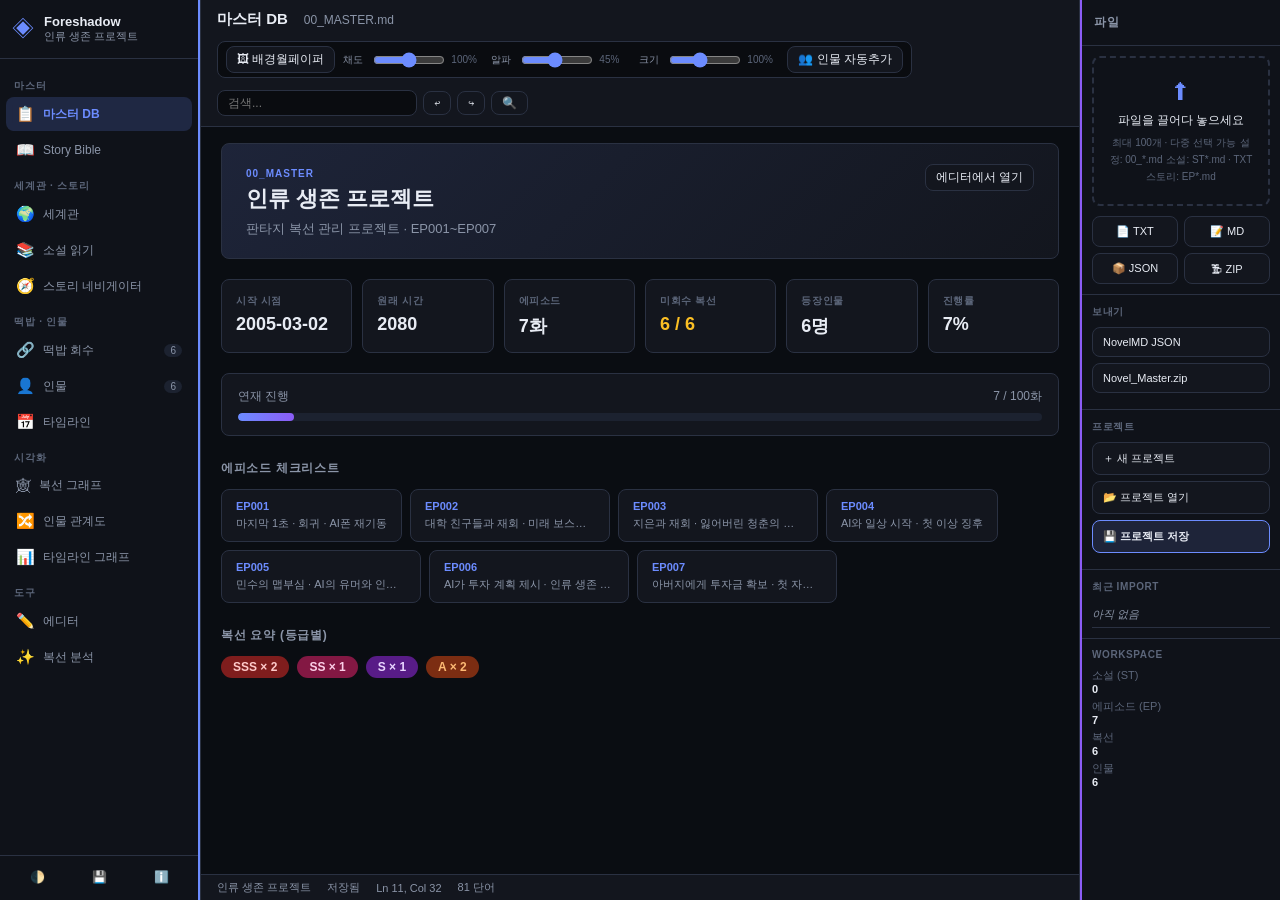
==== foreshadow-engine/index.html @ 108f085e "Add files via upload" ====
<!DOCTYPE html>
<html lang="ko">
<head>
  <meta charset="UTF-8">
  <meta name="viewport" content="width=device-width, initial-scale=1.0">
  <title>Fantasy Foreshadow Tool</title>
  <link rel="stylesheet" href="css/variables.css">
  <link rel="stylesheet" href="css/layout.css">
  <link rel="stylesheet" href="css/components.css">
  <link rel="stylesheet" href="css/themes.css">
</head>
<body data-theme="dark">
  <div id="app" class="app">
    <!-- 좌측 1 : 메인 네비게이션 -->
    <aside class="nav-panel" aria-label="메인 메뉴">
      <div class="nav-brand">
        <span class="nav-logo">◈</span>
        <div>
          <strong class="nav-title">Foreshadow</strong>
          <small id="nav-project-name">프로젝트 없음</small>
        </div>
      </div>

      <nav class="nav-menu" id="nav-menu">
        <p class="nav-section-label">마스터</p>
        <button class="nav-item active" data-view="master" data-icon="📋">
          <span class="nav-icon">📋</span><span class="nav-label">마스터 DB</span>
        </button>
        <button class="nav-item" data-view="story-bible" data-icon="📖">
          <span class="nav-icon">📖</span><span class="nav-label">Story Bible</span>
        </button>

        <p class="nav-section-label">세계관 · 스토리</p>
        <button class="nav-item" data-view="world" data-icon="🌍">
          <span class="nav-icon">🌍</span><span class="nav-label">세계관</span>
        </button>
        <button class="nav-item" data-view="reader" data-icon="📚">
          <span class="nav-icon">📚</span><span class="nav-label">소설 읽기</span>
        </button>
        <button class="nav-item" data-view="story-nav" data-icon="🧭">
          <span class="nav-icon">🧭</span><span class="nav-label">스토리 네비게이터</span>
        </button>

        <p class="nav-section-label">떡밥 · 인물</p>
        <button class="nav-item" data-view="foreshadow" data-icon="🔗">
          <span class="nav-icon">🔗</span><span class="nav-label">떡밥 회수</span>
          <span class="nav-badge" id="badge-foreshadow">0</span>
        </button>
        <button class="nav-item" data-view="character" data-icon="👤">
          <span class="nav-icon">👤</span><span class="nav-label">인물</span>
          <span class="nav-badge" id="badge-character">0</span>
        </button>
        <button class="nav-item" data-view="timeline" data-icon="📅">
          <span class="nav-icon">📅</span><span class="nav-label">타임라인</span>
        </button>

        <p class="nav-section-label">시각화</p>
        <button class="nav-item" data-view="graph-foreshadow" data-icon="🕸">
          <span class="nav-icon">🕸</span><span class="nav-label">복선 그래프</span>
        </button>
        <button class="nav-item" data-view="graph-character" data-icon="🔀">
          <span class="nav-icon">🔀</span><span class="nav-label">인물 관계도</span>
        </button>
        <button class="nav-item" data-view="graph-timeline" data-icon="📊">
          <span class="nav-icon">📊</span><span class="nav-label">타임라인 그래프</span>
        </button>

        <p class="nav-section-label">도구</p>
        <button class="nav-item" data-view="editor" data-icon="✏️">
          <span class="nav-icon">✏️</span><span class="nav-label">에디터</span>
        </button>
        <button class="nav-item" data-action="analyze-foreshadow" data-icon="✨">
          <span class="nav-icon">✨</span><span class="nav-label">복선 분석</span>
        </button>
      </nav>

      <div class="nav-footer">
        <button class="nav-item nav-item-sm" data-action="toggle-theme" title="테마 전환">🌓</button>
        <button class="nav-item nav-item-sm" data-action="save" title="저장">💾</button>
        <button class="nav-item nav-item-sm" data-action="about" title="정보">ℹ️</button>
      </div>
    </aside>

    <!-- 중앙 8 : Canvas 메인 작업공간 -->
    <main class="canvas-panel" aria-label="메인 작업공간">
      <header class="canvas-toolbar">
        <div class="canvas-toolbar-left">
          <div class="canvas-title-group">
            <h1 id="canvas-title" class="canvas-title">마스터 DB</h1>
            <span id="canvas-subtitle" class="canvas-subtitle"></span>
          </div>
          <div id="wallpaper-controls" class="wallpaper-controls" hidden>
            <button type="button" class="btn-sm" data-action="wallpaper-upload" title="배경 이미지 등록">🖼 배경월페이퍼</button>
            <label class="wp-gauge" title="채도">
              <span class="wp-gauge-label">채도</span>
              <input type="range" id="wp-saturation" min="0" max="200" value="100" aria-label="월페이퍼 채도">
              <span id="wp-saturation-val" class="wp-gauge-val">100%</span>
            </label>
            <label class="wp-gauge" title="알파값">
              <span class="wp-gauge-label">알파</span>
              <input type="range" id="wp-alpha" min="0" max="100" value="45" aria-label="월페이퍼 알파">
              <span id="wp-alpha-val" class="wp-gauge-val">45%</span>
            </label>
            <label class="wp-gauge" title="크기">
              <span class="wp-gauge-label">크기</span>
              <input type="range" id="wp-size" min="30" max="200" value="100" aria-label="월페이퍼 크기">
              <span id="wp-size-val" class="wp-gauge-val">100%</span>
            </label>
            <button type="button" class="btn-sm" data-action="character-autoadd"
                    title="EP 문서를 검색해 등장인물을 자동 추가">👥 인물 자동추가</button>
          </div>
        </div>
        <div class="canvas-toolbar-right">
          <input type="search" id="global-search" class="search-input" placeholder="검색..." aria-label="전역 검색">
          <button class="btn-sm" data-action="undo" title="실행 취소">↩</button>
          <button class="btn-sm" data-action="redo" title="다시 실행">↪</button>
          <button class="btn-sm" data-action="find" title="찾기">🔍</button>
          <select id="graph-filter" class="graph-filter" hidden>
            <option value="all">전체</option>
            <option value="OPEN">미회수</option>
            <option value="PROGRESS">진행중</option>
            <option value="RESOLVED">회수됨</option>
          </select>
        </div>
      </header>

      <div class="canvas-body">
        <div id="canvas-wallpaper-layer" class="canvas-wallpaper-layer" hidden aria-hidden="true"></div>
        <div id="graph-layer" class="graph-layer" hidden>
          <canvas id="main-canvas" class="main-canvas"></canvas>
          <div class="graph-controls">
            <button class="btn-sm" data-action="graph-zoom-in">＋</button>
            <button class="btn-sm" data-action="graph-zoom-out">－</button>
            <button class="btn-sm" data-action="graph-reset">⟲</button>
          </div>
          <div id="graph-legend" class="graph-legend"></div>
        </div>

        <!-- 리스트/에디터/리더 뷰 -->
        <div id="workspace-layer" class="workspace-layer">
          <!-- 스토리 네비게이터 + 에디터 분할 -->
          <div id="view-story-nav" class="workspace-view" hidden>
            <div class="split-pane">
              <div class="split-list" id="episode-list"></div>
              <div class="split-main">
                <div class="editor-toolbar">
                  <span id="editor-filename" class="editor-filename">에피소드를 선택하세요</span>
                  <button class="btn-sm" data-action="add-foreshadow">복선 등록</button>
                </div>
                <div class="editor-wrap">
                  <div id="line-numbers" class="line-numbers" aria-hidden="true">1</div>
                  <textarea id="editor" class="editor-textarea" spellcheck="false"></textarea>
                </div>
              </div>
            </div>
          </div>

          <div id="view-reader" class="workspace-view" hidden>
            <div class="reader-nav">
              <button class="btn-sm" data-action="prev-episode">◀ 이전화</button>
              <select id="reader-episode-select" class="reader-story-select" aria-label="소설 선택"></select>
              <button class="btn-sm" data-action="next-episode">다음화 ▶</button>
              <button class="btn-sm btn-danger" data-action="delete-story" title="현재 소설 삭제">삭제</button>
              <button class="btn-sm btn-danger" data-action="delete-all-stories" title="등록된 소설 전체 삭제">전체 삭제</button>
              <label class="reader-option">
                <input type="range" id="reader-font-size" min="14" max="24" value="17"> 글꼴
              </label>
            </div>
            <article id="reader-content" class="reader-content"></article>
          </div>

          <div id="view-list" class="workspace-view">
            <div id="list-content" class="list-content"></div>
          </div>

          <div id="view-inspector-drawer" class="inspector-drawer" hidden>
            <div class="inspector-drawer-header">
              <strong>속성</strong>
              <button class="icon-btn" data-action="close-inspector">✕</button>
            </div>
            <div id="inspector-content" class="inspector-content"></div>
          </div>
        </div>

        <aside id="character-panel" class="character-panel" hidden aria-label="캐릭터 상세">
          <header class="char-panel-header">
            <strong id="char-panel-name">캐릭터</strong>
            <div class="char-panel-actions">
              <button type="button" class="btn-sm char-btn-danger" data-action="char-delete" title="인물 삭제">🗑 삭제</button>
              <button class="icon-btn" data-action="close-char-panel" title="닫기">✕</button>
            </div>
          </header>
          <div class="char-panel-body">
            <div class="char-section-label">대표 이미지 <small>(관계도 공유)</small></div>
            <div id="char-avatar-box" class="char-avatar-box" tabindex="0" title="클릭 → 원본 보기 / 드래그 앤 드롭으로 등록">
              <img id="char-avatar-img" class="char-avatar-img" alt="대표 이미지" hidden>
              <div id="char-avatar-empty" class="char-avatar-empty">
                <span class="char-avatar-empty-icon">🖼</span>
                <span>이미지를 끌어다 놓거나<br>클릭해서 등록</span>
              </div>
              <div class="char-avatar-draghint">여기에 놓기</div>
            </div>
            <div id="char-avatar-actions" class="char-avatar-actions" hidden>
              <button type="button" class="btn-sm" data-action="char-avatar-register">📁 대표 등록</button>
              <button type="button" class="btn-sm char-btn-danger" data-action="char-avatar-delete">🗑 삭제</button>
            </div>

            <div class="char-section-label">
              이미지 갤러리 <small id="char-gallery-count"></small>
              <button type="button" class="btn-sm char-gallery-add" data-action="char-images-add">＋ 이미지 추가</button>
            </div>
            <div id="char-gallery" class="char-gallery"></div>

            <dl id="char-panel-desc" class="char-panel-desc"></dl>
          </div>
        </aside>
      </div>

      <footer class="canvas-status" role="status">
        <span id="status-project">—</span>
        <span id="status-save">저장됨</span>
        <span id="status-cursor">Ln 1, Col 1</span>
        <span id="status-words">0 단어</span>
        <span id="status-graph" class="status-graph"></span>
      </footer>
    </main>

    <!-- 우측 1 : 파일 업로드 -->
    <aside class="upload-panel" aria-label="파일 업로드">
      <div class="upload-header">
        <h2>파일</h2>
      </div>

      <div id="drop-zone" class="drop-zone">
        <span class="drop-icon">⬆</span>
        <p>파일을 끌어다 놓으세요</p>
        <small>최대 100개 · 다중 선택 가능</small>
        <small>설정: 00_*.md</small>
        <small>소설: ST*.md · TXT</small>
        <small>스토리: EP*.md</small>
        <p id="drop-char-hint" class="drop-char-hint" hidden></p>
      </div>

      <div class="upload-actions">
        <button class="upload-btn" data-import="txt">📄 TXT</button>
        <button class="upload-btn" data-import="md">📝 MD</button>
        <button class="upload-btn" data-import="json">📦 JSON</button>
        <button class="upload-btn" data-import="zip">🗜 ZIP</button>
      </div>

      <div class="upload-section">
        <h3>보내기</h3>
        <button class="upload-btn full" data-action="export-json">NovelMD JSON</button>
        <button class="upload-btn full" data-action="export-md" disabled title="STEP 2 예정">Novel_Master.zip</button>
      </div>

      <div class="upload-section">
        <h3>프로젝트</h3>
        <button class="upload-btn full" data-action="new-project">＋ 새 프로젝트</button>
        <button class="upload-btn full" data-action="open-project">📂 프로젝트 열기</button>
        <button class="upload-btn full upload-btn-primary" data-action="save-project">💾 프로젝트 저장</button>
      </div>

      <div class="upload-section">
        <h3>최근 Import</h3>
        <ul id="import-log" class="import-log">
          <li class="import-log-empty">아직 없음</li>
        </ul>
      </div>

      <div class="upload-section upload-info">
        <h3>Workspace</h3>
        <dl id="workspace-info" class="workspace-info">
          <dt>소설 (ST)</dt><dd id="info-stories">0</dd>
          <dt>에피소드 (EP)</dt><dd id="info-episodes">0</dd>
          <dt>복선</dt><dd id="info-foreshadows">0</dd>
          <dt>인물</dt><dd id="info-characters">0</dd>
        </dl>
      </div>
    </aside>
  </div>

  <dialog id="dialog" class="app-dialog">
    <form method="dialog" class="dialog-form">
      <h3 id="dialog-title"></h3>
      <div id="dialog-body" class="dialog-body"></div>
      <div class="dialog-actions">
        <button type="button" id="dialog-cancel" class="btn-secondary">취소</button>
        <button type="submit" id="dialog-confirm" class="btn-primary">확인</button>
      </div>
    </form>
  </dialog>

  <input type="file" id="import-file" accept=".json,.txt,.md,.zip" multiple hidden>
  <input type="file" id="wallpaper-file" accept="image/*" hidden>
  <input type="file" id="character-avatar-file" accept="image/*" hidden>
  <input type="file" id="character-images-file" accept="image/*" multiple hidden>

  <div id="image-lightbox" class="image-lightbox" hidden>
    <button class="image-lightbox-close" data-action="close-lightbox" title="닫기">✕</button>
    <img id="image-lightbox-img" class="image-lightbox-img" alt="원본 이미지">
  </div>

  <script type="module" src="js/main.js"></script>
</body>
</html>
---- foreshadow-engine/css/variables.css ----
:root {
  --color-primary: #6c8cff;
  --color-secondary: #8b5cf6;
  --color-success: #34d399;
  --color-warning: #fbbf24;
  --color-danger: #f87171;
  --color-info: #38bdf8;

  --bg-app: #0c0e14;
  --bg-panel: #13161e;
  --bg-nav: #0f1219;
  --bg-hover: #1c2230;
  --bg-input: #0a0c10;
  --bg-canvas: #0a0d12;
  --border: #2a3142;
  --text: #e8ecf4;
  --text-muted: #8b95a8;
  --text-dim: #5c667a;

  --font-ui: "Segoe UI", "Malgun Gothic", sans-serif;
  --font-mono: "Cascadia Code", "Consolas", monospace;
  --font-reader: "Noto Serif KR", Georgia, serif;

  --nav-ratio: 1;
  --canvas-ratio: 8;
  --upload-ratio: 1;
  --status-height: 26px;
  --radius: 8px;
  --shadow: 0 8px 32px rgba(0, 0, 0, 0.45);

  --grade-f: #6b7280;
  --grade-d: #60a5fa;
  --grade-c: #4ade80;
  --grade-b: #facc15;
  --grade-a: #fb923c;
  --grade-s: #c084fc;
  --grade-ss: #f472b6;
  --grade-sss: #f87171;
}

[data-theme="light"] {
  --bg-app: #eef1f6;
  --bg-panel: #ffffff;
  --bg-nav: #f4f6fa;
  --bg-hover: #e8ecf2;
  --bg-input: #ffffff;
  --bg-canvas: #fafbfc;
  --border: #d4dae4;
  --text: #1a2030;
  --text-muted: #5c667a;
  --text-dim: #8b95a8;
}
---- foreshadow-engine/css/layout.css ----
*,
*::before,
*::after {
  box-sizing: border-box;
}

html,
body {
  margin: 0;
  height: 100%;
  overflow: hidden;
  font-family: var(--font-ui);
  font-size: 14px;
  color: var(--text);
  background: var(--bg-app);
}

/* 1 : 8 : 1 수평 3분할 — 좌우 고정폭으로 항상 표시 */
.app {
  display: grid;
  grid-template-columns: minmax(200px, 10vw) minmax(400px, 1fr) minmax(200px, 10vw);
  width: 100vw;
  height: 100vh;
  overflow: hidden;
}

.app > * {
  min-height: 0;
  min-width: 0;
}

/* 패널 구분선 강조 */
.nav-panel {
  display: flex;
  flex-direction: column;
  background: var(--bg-nav);
  border-right: 2px solid var(--color-primary);
  overflow: hidden;
  min-width: 200px;
  z-index: 2;
}

.nav-brand {
  display: flex;
  align-items: center;
  gap: 10px;
  padding: 14px 12px;
  border-bottom: 1px solid var(--border);
}

.nav-logo {
  font-size: 22px;
  color: var(--color-primary);
}

.nav-title {
  display: block;
  font-size: 13px;
}

#nav-project-name {
  display: block;
  font-size: 11px;
  color: var(--text-muted);
  white-space: nowrap;
  overflow: hidden;
  text-overflow: ellipsis;
  max-width: 110px;
}

.nav-menu {
  flex: 1;
  overflow-y: auto;
  padding: 8px 6px;
}

.nav-section-label {
  margin: 12px 8px 4px;
  font-size: 10px;
  font-weight: 700;
  text-transform: uppercase;
  letter-spacing: 0.08em;
  color: var(--text-dim);
}

.nav-item {
  display: flex;
  align-items: center;
  gap: 8px;
  width: 100%;
  padding: 8px 10px;
  margin-bottom: 2px;
  border: none;
  border-radius: var(--radius);
  background: transparent;
  color: var(--text-muted);
  cursor: pointer;
  font-family: inherit;
  font-size: 12px;
  text-align: left;
  transition: background 0.15s, color 0.15s;
}

.nav-item:hover {
  background: var(--bg-hover);
  color: var(--text);
}

.nav-item.active {
  background: color-mix(in srgb, var(--color-primary) 18%, transparent);
  color: var(--color-primary);
  font-weight: 600;
}

.nav-icon {
  font-size: 15px;
  flex-shrink: 0;
}

.nav-label {
  flex: 1;
  white-space: nowrap;
  overflow: hidden;
  text-overflow: ellipsis;
}

.nav-badge {
  font-size: 10px;
  padding: 1px 6px;
  border-radius: 999px;
  background: var(--bg-hover);
  color: var(--text-muted);
}

.nav-item.active .nav-badge {
  background: color-mix(in srgb, var(--color-primary) 30%, transparent);
  color: var(--color-primary);
}

.nav-footer {
  display: flex;
  gap: 4px;
  padding: 8px;
  border-top: 1px solid var(--border);
}

.nav-item-sm {
  flex: 1;
  justify-content: center;
  padding: 6px;
}

/* ── 중앙 Canvas ── */
.canvas-panel {
  display: flex;
  flex-direction: column;
  min-width: 0;
  min-height: 0;
  height: 100%;
  background: var(--bg-canvas);
  border-left: 1px solid var(--border);
  border-right: 1px solid var(--border);
  position: relative;
  overflow: hidden;
}

/* 그래프 모드에서만 워터마크 표시 */
.canvas-panel.canvas-mode-graph::before {
  content: 'CANVAS';
  position: absolute;
  top: 55%;
  left: 50%;
  transform: translate(-50%, -50%);
  font-size: min(120px, 12vw);
  font-weight: 900;
  color: color-mix(in srgb, var(--text) 4%, transparent);
  pointer-events: none;
  z-index: 0;
  letter-spacing: 0.2em;
}

.canvas-toolbar,
.canvas-body,
.canvas-status {
  position: relative;
  z-index: 1;
}

.canvas-toolbar {
  display: flex;
  align-items: center;
  justify-content: space-between;
  gap: 12px;
  padding: 10px 16px;
  background: var(--bg-panel);
  border-bottom: 1px solid var(--border);
  flex-wrap: wrap;
}

.canvas-toolbar-left {
  display: flex;
  align-items: center;
  gap: 12px;
  flex: 1 1 auto;
  min-width: 0;
  flex-wrap: wrap;
}

.canvas-title-group {
  display: flex;
  align-items: baseline;
  flex-wrap: wrap;
  gap: 4px 8px;
}

.wallpaper-controls {
  display: flex;
  align-items: center;
  gap: 8px;
  flex-wrap: wrap;
  padding: 4px 8px;
  border: 1px solid var(--border);
  border-radius: var(--radius);
  background: var(--bg-input);
}

.wp-gauge {
  display: inline-flex;
  align-items: center;
  gap: 4px;
  font-size: 10px;
  color: var(--text-muted);
  white-space: nowrap;
}

.wp-gauge-label {
  min-width: 24px;
}

.wp-gauge input[type="range"] {
  width: 72px;
  accent-color: var(--color-primary);
}

.wp-gauge-val {
  min-width: 32px;
  font-size: 10px;
  color: var(--text-dim);
  font-variant-numeric: tabular-nums;
}

.canvas-wallpaper-layer {
  position: absolute;
  inset: 0;
  z-index: 0;
  display: block;
  background-size: cover;
  background-position: center;
  background-repeat: no-repeat;
  pointer-events: none;
}

.canvas-wallpaper-layer[hidden] {
  display: none !important;
}

.canvas-body.has-wallpaper .workspace-layer,
.canvas-body.has-wallpaper .graph-layer {
  background: transparent;
}

.canvas-body.has-wallpaper #view-reader {
  background: transparent;
}

.canvas-body.has-wallpaper .reader-nav {
  background: color-mix(in srgb, var(--bg-panel) 88%, transparent);
}

.reader-content.has-wallpaper-bg {
  background: color-mix(in srgb, var(--bg-canvas) 55%, transparent);
}

.canvas-title {
  margin: 0;
  font-size: 15px;
  font-weight: 600;
}

.canvas-subtitle {
  font-size: 12px;
  color: var(--text-muted);
  margin-left: 8px;
}

.canvas-toolbar-right {
  display: flex;
  align-items: center;
  gap: 6px;
}

.search-input {
  width: min(200px, 25vw);
  padding: 5px 10px;
  border: 1px solid var(--border);
  border-radius: var(--radius);
  background: var(--bg-input);
  color: var(--text);
  font-size: 12px;
}

.graph-filter {
  padding: 4px 8px;
  border: 1px solid var(--border);
  border-radius: var(--radius);
  background: var(--bg-input);
  color: var(--text);
  font-size: 12px;
}

/* canvas-body: 툴바~상태바 사이 전체 높이 사용 */
.canvas-body {
  flex: 1 1 0;
  min-height: 0;
  position: relative;
  overflow: hidden;
}

.workspace-view[hidden],
.graph-layer[hidden],
.inspector-drawer[hidden] {
  display: none !important;
}

/* 워크스페이스: canvas-body 전체를 absolute로 채움 */
.workspace-layer {
  position: absolute;
  inset: 0;
  display: flex;
  flex-direction: column;
  background: var(--bg-app);
  overflow: hidden;
  z-index: 1;
}

/* 그래프만 absolute 오버레이 */
.graph-layer {
  position: absolute;
  top: 0;
  left: 0;
  right: 0;
  bottom: 0;
  overflow: hidden;
  background: var(--bg-canvas);
  z-index: 5;
}

.main-canvas {
  width: 100%;
  height: 100%;
  display: block;
  cursor: grab;
}

.main-canvas:active {
  cursor: grabbing;
}

.graph-controls {
  position: absolute;
  bottom: 16px;
  right: 16px;
  display: flex;
  gap: 4px;
}

.graph-legend {
  position: absolute;
  top: 12px;
  left: 12px;
  background: color-mix(in srgb, var(--bg-panel) 85%, transparent);
  border: 1px solid var(--border);
  border-radius: var(--radius);
  padding: 8px 12px;
  font-size: 11px;
  backdrop-filter: blur(8px);
}

.workspace-view {
  flex: 1 1 0;
  display: flex;
  flex-direction: column;
  min-height: 0;
  height: 100%;
  width: 100%;
  overflow: hidden;
}

#view-reader,
#view-list,
#view-story-nav {
  flex: 1 1 0;
  min-height: 0;
  background: var(--bg-canvas);
}

.split-pane {
  display: grid;
  grid-template-columns: 220px 1fr;
  flex: 1 1 0;
  min-height: 0;
  height: auto;
}

.split-list {
  overflow-y: auto;
  border-right: 1px solid var(--border);
  background: var(--bg-panel);
}

.split-main {
  display: flex;
  flex-direction: column;
  min-height: 0;
}

.editor-wrap {
  display: flex;
  flex: 1;
  min-height: 0;
}

.line-numbers {
  width: 44px;
  padding: 12px 6px;
  text-align: right;
  font-family: var(--font-mono);
  font-size: 11px;
  color: var(--text-dim);
  background: var(--bg-panel);
  border-right: 1px solid var(--border);
  overflow: hidden;
  user-select: none;
  white-space: pre;
  line-height: 1.6;
}

.editor-textarea {
  flex: 1 1 auto;
  min-height: 0;
  height: 100%;
  resize: none;
  border: none;
  outline: none;
  padding: 12px;
  font-family: var(--font-mono);
  font-size: 13px;
  line-height: 1.6;
  background: var(--bg-input);
  color: var(--text);
}

.editor-toolbar,
.reader-nav {
  display: flex;
  align-items: center;
  gap: 8px;
  padding: 8px 12px;
  border-bottom: 1px solid var(--border);
  background: var(--bg-panel);
  flex-shrink: 0;
  position: relative;
  flex-wrap: wrap;
}

.reader-story-select {
  flex: 1 1 200px;
  min-width: 180px;
  max-width: min(520px, 45vw);
  font-size: 12px;
  padding: 5px 8px;
  border: 1px solid var(--border);
  border-radius: var(--radius);
  background: var(--bg-input);
  color: var(--text);
  font-family: inherit;
  cursor: pointer;
}

.reader-story-select:is(:focus, .is-expanded) {
  outline: none;
  border-color: var(--color-primary);
}

.reader-story-select.is-expanded {
  position: absolute;
  left: 12px;
  right: 12px;
  top: 100%;
  z-index: 30;
  max-width: none;
  width: auto;
  max-height: min(320px, 50vh);
  overflow-y: auto;
  box-shadow: var(--shadow);
  border-top-left-radius: 0;
  border-top-right-radius: 0;
}

.reader-story-select option {
  padding: 6px 8px;
}

.editor-filename {
  flex: 1;
  font-size: 12px;
  color: var(--text-muted);
}

.reader-content {
  flex: 1 1 0;
  min-height: 0;
  overflow-y: auto;
  overflow-x: hidden;
  padding: 32px clamp(24px, 5vw, 80px);
  font-family: var(--font-reader);
  font-size: 17px;
  line-height: 1.9;
  width: 100%;
  box-sizing: border-box;
  background: var(--bg-canvas);
}

.reader-option {
  margin-left: auto;
  font-size: 11px;
  color: var(--text-muted);
  display: flex;
  align-items: center;
  gap: 4px;
}

.list-content {
  flex: 1 1 0;
  min-height: 0;
  overflow: auto;
  padding: 16px 20px;
  box-sizing: border-box;
}

.inspector-drawer {
  position: absolute;
  right: 0;
  top: 0;
  bottom: 0;
  width: min(320px, 40%);
  background: var(--bg-panel);
  border-left: 1px solid var(--border);
  box-shadow: var(--shadow);
  display: flex;
  flex-direction: column;
  z-index: 10;
}

.inspector-drawer-header {
  display: flex;
  align-items: center;
  justify-content: space-between;
  padding: 10px 12px;
  border-bottom: 1px solid var(--border);
}

.canvas-status {
  flex-shrink: 0;
  display: flex;
  gap: 16px;
  padding: 4px 16px;
  height: var(--status-height);
  align-items: center;
  font-size: 11px;
  color: var(--text-muted);
  background: var(--bg-panel);
  border-top: 1px solid var(--border);
}

.status-graph {
  margin-left: auto;
}

/* ── 우측 업로드 ── */
.upload-panel {
  display: flex;
  flex-direction: column;
  background: var(--bg-nav);
  border-left: 2px solid var(--color-secondary);
  overflow-y: auto;
  min-width: 200px;
  z-index: 2;
}

.upload-header {
  padding: 14px 12px;
  border-bottom: 1px solid var(--border);
}

.upload-header h2 {
  margin: 0;
  font-size: 12px;
  font-weight: 700;
  text-transform: uppercase;
  letter-spacing: 0.06em;
  color: var(--text-muted);
}

.drop-zone {
  margin: 10px;
  padding: 20px 12px;
  border: 2px dashed var(--border);
  border-radius: var(--radius);
  text-align: center;
  cursor: pointer;
  transition: border-color 0.2s, background 0.2s;
}

.drop-zone:hover,
.drop-zone.drag-over {
  border-color: var(--color-primary);
  background: color-mix(in srgb, var(--color-primary) 8%, transparent);
}

.drop-icon {
  font-size: 24px;
  display: block;
  margin-bottom: 6px;
  color: var(--color-primary);
}

.drop-zone p {
  margin: 0 0 4px;
  font-size: 12px;
}

.drop-zone small {
  color: var(--text-dim);
  font-size: 10px;
}

/* 인물이 선택된 상태 — 이미지 드롭 시 해당 인물에 등록 */
.drop-zone--character {
  border-color: #facc15;
  background: color-mix(in srgb, #facc15 8%, transparent);
}

.drop-char-hint {
  margin: 8px 0 0;
  padding-top: 8px;
  border-top: 1px dashed var(--border);
  font-size: 11px;
  color: #facc15;
  line-height: 1.4;
}

.upload-actions {
  display: grid;
  grid-template-columns: 1fr 1fr;
  gap: 6px;
  padding: 0 10px 10px;
}

.upload-section {
  padding: 10px;
  border-top: 1px solid var(--border);
}

.upload-section h3 {
  margin: 0 0 8px;
  font-size: 10px;
  font-weight: 700;
  text-transform: uppercase;
  letter-spacing: 0.06em;
  color: var(--text-dim);
}

.upload-btn {
  padding: 8px 6px;
  border: 1px solid var(--border);
  border-radius: var(--radius);
  background: var(--bg-panel);
  color: var(--text);
  cursor: pointer;
  font-size: 11px;
  font-family: inherit;
  transition: background 0.15s;
}

.upload-btn:hover {
  background: var(--bg-hover);
}

.upload-btn.full {
  width: 100%;
  margin-bottom: 6px;
  text-align: left;
  padding: 8px 10px;
}

.upload-btn-primary {
  border-color: var(--color-primary);
  background: color-mix(in srgb, var(--color-primary) 12%, var(--bg-panel));
  font-weight: 600;
}

.upload-btn-primary:hover {
  background: color-mix(in srgb, var(--color-primary) 22%, var(--bg-panel));
}

.import-log {
  list-style: none;
  margin: 0;
  padding: 0;
  font-size: 11px;
}

.import-log li {
  padding: 5px 0;
  border-bottom: 1px solid var(--border);
  color: var(--text-muted);
}

.import-log-empty {
  color: var(--text-dim);
  font-style: italic;
}

.workspace-info {
  margin: 0;
  font-size: 11px;
}

.workspace-info dt {
  color: var(--text-dim);
  margin-top: 4px;
}

.workspace-info dd {
  margin: 0;
  font-weight: 600;
  color: var(--text);
}

@media (max-width: 900px) {
  .app {
    grid-template-columns: 56px minmax(0, 1fr) 56px;
  }

  .nav-label,
  .nav-badge,
  .nav-section-label,
  .nav-brand div,
  .upload-section h3,
  .drop-zone p,
  .drop-zone small,
  .upload-btn span {
    display: none;
  }

  .nav-panel,
  .upload-panel {
    min-width: 56px;
  }
}
---- foreshadow-engine/css/components.css ----
.menu-btn,
.tool-btn,
.icon-btn,
.btn-sm,
.btn-primary,
.btn-secondary {
  border: 1px solid transparent;
  background: transparent;
  color: var(--text);
  cursor: pointer;
  border-radius: var(--radius);
  font-family: inherit;
}

.menu-btn {
  padding: 4px 10px;
  font-size: 13px;
}

.menu-btn:hover,
.tool-btn:hover,
.icon-btn:hover {
  background: var(--bg-hover);
}

.tool-btn {
  width: 32px;
  height: 28px;
  font-size: 14px;
}

.icon-btn {
  width: 28px;
  height: 28px;
}

.btn-sm {
  padding: 4px 10px;
  font-size: 12px;
  border-color: var(--border);
  background: var(--bg-panel);
}

.btn-sm:hover:not(:disabled) {
  background: var(--bg-hover);
}

.btn-sm:disabled {
  opacity: 0.4;
  cursor: not-allowed;
}

.btn-danger {
  border-color: color-mix(in srgb, var(--color-danger) 50%, var(--border));
  color: var(--color-danger);
}

.btn-danger:hover:not(:disabled) {
  background: color-mix(in srgb, var(--color-danger) 12%, var(--bg-panel));
}

.btn-primary {
  padding: 6px 14px;
  background: var(--color-primary);
  color: #fff;
}

.btn-secondary {
  padding: 6px 14px;
  border-color: var(--border);
}

.dropdown {
  position: absolute;
  top: 100%;
  left: 8px;
  min-width: 180px;
  background: var(--bg-panel);
  border: 1px solid var(--border);
  border-radius: var(--radius);
  box-shadow: var(--shadow);
  padding: 4px;
  z-index: 30;
}

.dropdown button {
  display: block;
  width: 100%;
  text-align: left;
  padding: 8px 12px;
  border: none;
  background: transparent;
  color: var(--text);
  cursor: pointer;
  border-radius: 4px;
}

.dropdown button:hover {
  background: var(--bg-hover);
}

.explorer-tree {
  flex: 1;
  overflow: auto;
  padding: 6px 0;
}

.tree-folder,
.tree-file {
  display: flex;
  align-items: center;
  gap: 6px;
  padding: 4px 8px 4px calc(8px + var(--depth, 0) * 14px);
  cursor: pointer;
  user-select: none;
  font-size: 13px;
}

.tree-folder:hover,
.tree-file:hover,
.tree-file.active {
  background: var(--bg-hover);
}

.tree-file.active {
  color: var(--color-primary);
}

.tree-toggle {
  width: 14px;
  text-align: center;
  color: var(--text-dim);
  font-size: 10px;
}

.editor-toolbar,
.reader-nav {
  display: flex;
  align-items: center;
  gap: 8px;
  padding: 8px 12px;
  border-bottom: 1px solid var(--border);
  background: var(--bg-panel);
}

.editor-filename {
  flex: 1;
  font-size: 13px;
  color: var(--text-muted);
}

.inspector-content {
  flex: 1;
  overflow: auto;
  padding: 12px;
}

.inspector-empty {
  color: var(--text-muted);
  font-size: 13px;
}

.inspector-form label {
  display: block;
  margin-bottom: 12px;
  font-size: 12px;
  color: var(--text-muted);
}

.inspector-form input,
.inspector-form select,
.inspector-form textarea {
  width: 100%;
  margin-top: 4px;
  padding: 6px 8px;
  border: 1px solid var(--border);
  border-radius: var(--radius);
  background: var(--bg-input);
  color: var(--text);
  font-family: inherit;
}

.inspector-form textarea {
  min-height: 72px;
  resize: vertical;
}

.grade-badge {
  display: inline-block;
  padding: 2px 8px;
  border-radius: 999px;
  font-size: 11px;
  font-weight: 700;
}

.grade-F { background: #374151; color: #d1d5db; }
.grade-D { background: #1e3a5f; color: #93c5fd; }
.grade-C { background: #14532d; color: #86efac; }
.grade-B { background: #713f12; color: #fcd34d; }
.grade-A { background: #7c2d12; color: #fdba74; }
.grade-S { background: #581c87; color: #e9d5ff; }
.grade-SS { background: #831843; color: #fbcfe8; }
.grade-SSS { background: #7f1d1d; color: #fecaca; }

.status-OPEN { color: var(--color-info); }
.status-PROGRESS { color: var(--color-warning); }
.status-RESOLVED { color: var(--color-success); }
.status-CANCELLED { color: var(--text-dim); }

.timeline-item {
  display: grid;
  grid-template-columns: 64px 1fr auto;
  gap: 12px;
  padding: 6px 0;
  border-bottom: 1px solid var(--border);
  font-size: 13px;
}

.search-results {
  margin-top: 12px;
}

.search-hit {
  padding: 8px;
  border-radius: var(--radius);
  cursor: pointer;
  margin-bottom: 4px;
}

.search-hit:hover {
  background: var(--bg-hover);
}

.app-dialog {
  border: 1px solid var(--border);
  border-radius: var(--radius);
  background: var(--bg-panel);
  color: var(--text);
  padding: 0;
  max-width: 480px;
  box-shadow: var(--shadow);
}

.dialog-form {
  padding: 20px;
}

.dialog-form h3 {
  margin: 0 0 12px;
}

.dialog-body {
  margin-bottom: 16px;
}

.dialog-actions {
  display: flex;
  justify-content: flex-end;
  gap: 8px;
}

.candidate-list {
  max-height: 280px;
  overflow: auto;
}

.candidate-item {
  display: flex;
  align-items: flex-start;
  gap: 8px;
  padding: 8px;
  border-bottom: 1px solid var(--border);
}

.reader-content h1 {
  font-size: 1.5rem;
  margin-bottom: 1.5rem;
}

.reader-content p {
  margin: 0 0 1rem;
}

/* ── 카드 리스트 ── */
.card-grid {
  display: grid;
  grid-template-columns: repeat(auto-fill, minmax(260px, 1fr));
  gap: 12px;
}

.data-card {
  padding: 14px;
  border: 1px solid var(--border);
  border-radius: var(--radius);
  background: var(--bg-panel);
  cursor: pointer;
  transition: border-color 0.15s, transform 0.1s;
}

.data-card:hover {
  border-color: var(--color-primary);
  transform: translateY(-1px);
}

.card-header {
  display: flex;
  align-items: center;
  gap: 8px;
  margin-bottom: 8px;
}

.card-badge {
  font-size: 10px;
  font-weight: 700;
  padding: 2px 8px;
  border-radius: 999px;
  background: var(--bg-hover);
  color: var(--text-muted);
}

.card-desc {
  margin: 0;
  font-size: 12px;
  color: var(--text-muted);
  line-height: 1.5;
}

/* 대표 이미지가 있는 카드 목록(인물) — 300×300 이미지에 맞춰 열 너비 확보 */
.card-grid--gallery {
  grid-template-columns: repeat(auto-fill, minmax(300px, max-content));
}

.card-grid--gallery .data-card {
  box-sizing: border-box;
  width: max-content;
}

.card-rep-image {
  width: 300px;
  height: 300px;
  object-fit: contain;
  display: block;
  margin: 4px 0 10px;
  border-radius: 8px;
  background: rgba(255, 255, 255, 0.04);
}

.card-rep-image--empty {
  display: flex;
  flex-direction: column;
  align-items: center;
  justify-content: center;
  gap: 4px;
  border: 1px dashed var(--border);
  color: var(--text-muted);
  font-size: 12px;
  text-align: center;
}

.md-pre {
  white-space: pre-wrap;
  font-family: var(--font-mono);
  font-size: 13px;
  line-height: 1.6;
  padding: 16px;
  background: var(--bg-input);
  border-radius: var(--radius);
  border: 1px solid var(--border);
}

.card-actions {
  margin-bottom: 12px;
}

/* ── 에피소드 목록 ── */
.episode-item {
  display: flex;
  flex-direction: column;
  align-items: flex-start;
  width: 100%;
  padding: 10px 12px;
  border: none;
  border-bottom: 1px solid var(--border);
  background: transparent;
  color: var(--text);
  cursor: pointer;
  text-align: left;
  font-family: inherit;
}

.episode-item:hover {
  background: var(--bg-hover);
}

.episode-item.active {
  background: color-mix(in srgb, var(--color-primary) 15%, transparent);
  border-left: 3px solid var(--color-primary);
}

.ep-num {
  font-size: 11px;
  font-weight: 700;
  color: var(--color-primary);
}

.ep-title {
  font-size: 12px;
  color: var(--text-muted);
  margin-top: 2px;
}

/* ── 마스터 대시보드 ── */
.master-dashboard,
.bible-view {
  max-width: 900px;
  margin: 0 auto;
}

.dash-hero {
  display: flex;
  align-items: flex-start;
  justify-content: space-between;
  gap: 16px;
  padding: 20px 24px;
  margin-bottom: 20px;
  background: linear-gradient(135deg, color-mix(in srgb, var(--color-primary) 12%, var(--bg-panel)), var(--bg-panel));
  border: 1px solid var(--border);
  border-radius: var(--radius);
}

.dash-hero-sm {
  padding: 16px 20px;
  margin-bottom: 16px;
}

.dash-label {
  font-size: 10px;
  font-weight: 700;
  letter-spacing: 0.1em;
  text-transform: uppercase;
  color: var(--color-primary);
}

.dash-title {
  margin: 4px 0 6px;
  font-size: 22px;
  font-weight: 700;
}

.dash-desc {
  margin: 0;
  font-size: 13px;
  color: var(--text-muted);
}

.dash-stats {
  display: grid;
  grid-template-columns: repeat(auto-fill, minmax(130px, 1fr));
  gap: 10px;
  margin-bottom: 20px;
}

.stat-card {
  padding: 14px;
  background: var(--bg-panel);
  border: 1px solid var(--border);
  border-radius: var(--radius);
}

.stat-label {
  display: block;
  font-size: 10px;
  font-weight: 600;
  text-transform: uppercase;
  letter-spacing: 0.06em;
  color: var(--text-dim);
  margin-bottom: 6px;
}

.stat-value {
  font-size: 18px;
  font-weight: 700;
  color: var(--text);
}

.stat-warn {
  color: var(--color-warning);
}

.dash-progress {
  margin-bottom: 24px;
  padding: 14px 16px;
  background: var(--bg-panel);
  border: 1px solid var(--border);
  border-radius: var(--radius);
}

.dash-progress-header {
  display: flex;
  justify-content: space-between;
  font-size: 12px;
  color: var(--text-muted);
  margin-bottom: 8px;
}

.progress-bar {
  height: 8px;
  background: var(--bg-hover);
  border-radius: 999px;
  overflow: hidden;
}

.progress-fill {
  height: 100%;
  background: linear-gradient(90deg, var(--color-primary), var(--color-secondary));
  border-radius: 999px;
  transition: width 0.4s ease;
}

.dash-section {
  margin-bottom: 24px;
}

.dash-section-title {
  margin: 0 0 12px;
  font-size: 12px;
  font-weight: 700;
  text-transform: uppercase;
  letter-spacing: 0.06em;
  color: var(--text-muted);
}

.ep-checklist {
  display: flex;
  flex-wrap: wrap;
  gap: 8px;
}

.ep-chip {
  display: flex;
  flex-direction: column;
  align-items: flex-start;
  padding: 10px 14px;
  min-width: 140px;
  max-width: 200px;
  border: 1px solid var(--border);
  border-radius: var(--radius);
  background: var(--bg-panel);
  cursor: pointer;
  font-family: inherit;
  text-align: left;
  transition: border-color 0.15s, background 0.15s;
}

.ep-chip:hover {
  border-color: var(--color-primary);
  background: color-mix(in srgb, var(--color-primary) 8%, var(--bg-panel));
}

.ep-chip-num {
  font-size: 11px;
  font-weight: 700;
  color: var(--color-primary);
}

.ep-chip-title {
  font-size: 11px;
  color: var(--text-muted);
  margin-top: 4px;
  white-space: nowrap;
  overflow: hidden;
  text-overflow: ellipsis;
  max-width: 100%;
}

.grade-summary {
  display: flex;
  flex-wrap: wrap;
  gap: 8px;
}

.grade-chip {
  padding: 4px 12px;
  border-radius: 999px;
  font-size: 12px;
  font-weight: 700;
}

.bible-body {
  padding: 20px 24px;
  background: var(--bg-panel);
  border: 1px solid var(--border);
  border-radius: var(--radius);
  font-size: 15px;
  line-height: 1.8;
  color: var(--text);
}

.setting-docs-workspace {
  display: flex;
  flex-direction: column;
  gap: 16px;
}

.setting-doc-grid {
  display: flex;
  flex-wrap: wrap;
  gap: 8px;
}

.setting-doc-card {
  display: flex;
  align-items: center;
  gap: 8px;
  padding: 8px 12px;
  border: 1px solid var(--border);
  border-radius: var(--radius);
  background: var(--bg-panel);
  color: var(--text);
  cursor: pointer;
  font-family: inherit;
  font-size: 12px;
}

.setting-doc-card:hover,
.setting-doc-card.active {
  border-color: var(--color-primary);
  background: var(--bg-hover);
}

.setting-doc-num {
  display: inline-flex;
  align-items: center;
  justify-content: center;
  min-width: 28px;
  padding: 2px 6px;
  border-radius: 4px;
  background: color-mix(in srgb, var(--color-primary) 20%, transparent);
  color: var(--color-primary);
  font-weight: 700;
  font-size: 11px;
}

.setting-doc-name {
  font-family: var(--font-mono);
}

.setting-doc-preview {
  flex: 1;
  min-height: 0;
}

.md-rendered p {
  margin: 0 0 1rem;
}

.icon-btn {
  width: 28px;
  height: 28px;
  border: none;
  background: transparent;
  color: var(--text-muted);
  cursor: pointer;
  border-radius: var(--radius);
}

.icon-btn:hover {
  background: var(--bg-hover);
  color: var(--text);
}

.fs-workspace-header {
  display: flex;
  align-items: center;
  justify-content: space-between;
  margin-bottom: 16px;
  padding-bottom: 12px;
  border-bottom: 1px solid var(--border);
}

.fs-workspace-header p {
  margin: 0;
  font-size: 13px;
  color: var(--text-muted);
}

.nav-panel {
  position: relative;
}

.upload-panel {
  position: relative;
}

/* ── 인물 관계도: 캐릭터 상세 패널 ── */
.character-panel {
  position: absolute;
  top: 0;
  right: 0;
  bottom: 0;
  width: min(360px, 42%);
  background: var(--bg-panel);
  border-left: 1px solid var(--border);
  box-shadow: var(--shadow);
  display: flex;
  flex-direction: column;
  z-index: 20;
  overflow: hidden;
}

.character-panel[hidden] {
  display: none;
}

.char-panel-header {
  display: flex;
  align-items: center;
  justify-content: space-between;
  padding: 12px 14px;
  border-bottom: 1px solid var(--border);
  font-size: 15px;
}

.char-panel-actions {
  display: flex;
  align-items: center;
  gap: 8px;
}

.card-delete-btn {
  margin-left: auto;
  flex: 0 0 auto;
  padding: 2px 6px;
  border: none;
  border-radius: 6px;
  background: transparent;
  color: var(--text-muted, #94a3b8);
  font-size: 14px;
  line-height: 1;
  cursor: pointer;
  opacity: 0;
  transition: opacity 0.12s ease, background 0.12s ease, color 0.12s ease;
}

.data-card:hover .card-delete-btn,
.card-delete-btn:focus-visible {
  opacity: 1;
}

.card-delete-btn:hover {
  background: rgba(239, 68, 68, 0.15);
  color: #ef4444;
}

.char-panel-body {
  flex: 1;
  min-height: 0;
  overflow-y: auto;
  padding: 16px;
  display: flex;
  flex-direction: column;
  gap: 14px;
}

.char-avatar-box {
  position: relative;
  width: 100%;
  aspect-ratio: 1 / 1;
  border: 2px dashed var(--border);
  border-radius: 12px;
  background: rgba(255, 255, 255, 0.03);
  display: flex;
  align-items: center;
  justify-content: center;
  overflow: hidden;
  cursor: pointer;
  transition: border-color 0.15s, background 0.15s;
}

.char-avatar-box.is-dragover {
  border-color: var(--color-primary);
  background: rgba(108, 140, 255, 0.12);
}

.char-avatar-img {
  width: 100%;
  height: 100%;
  object-fit: contain;
  display: block;
}

.char-avatar-empty {
  display: flex;
  flex-direction: column;
  align-items: center;
  gap: 8px;
  color: var(--text-muted);
  font-size: 12px;
  text-align: center;
  line-height: 1.5;
}

.char-avatar-empty[hidden] {
  display: none;
}

.char-avatar-empty-icon {
  font-size: 34px;
}

.char-avatar-draghint {
  position: absolute;
  inset: 0;
  display: none;
  align-items: center;
  justify-content: center;
  background: rgba(108, 140, 255, 0.25);
  color: #fff;
  font-weight: 600;
}

.char-avatar-box.is-dragover .char-avatar-draghint {
  display: flex;
}

.char-avatar-actions {
  display: flex;
  gap: 8px;
}

.char-avatar-actions .btn-sm {
  flex: 1;
}

.char-btn-danger {
  color: #f87171;
}

.char-panel-desc {
  margin: 0;
  display: flex;
  flex-direction: column;
  gap: 8px;
}

.char-desc-row {
  display: grid;
  grid-template-columns: 64px 1fr;
  gap: 8px;
  font-size: 13px;
}

.char-desc-row dt {
  color: var(--text-muted);
}

.char-desc-row dd {
  margin: 0;
  color: var(--text);
  white-space: pre-wrap;
  word-break: break-word;
}

.char-desc-full {
  grid-template-columns: 1fr;
}

.char-desc-full dt {
  margin-top: 4px;
}

/* ── 풀사이즈 이미지 라이트박스 ── */
.image-lightbox {
  position: fixed;
  inset: 0;
  z-index: 1000;
  background: rgba(0, 0, 0, 0.85);
  display: flex;
  align-items: center;
  justify-content: center;
  padding: 24px;
  cursor: zoom-out;
}

.image-lightbox[hidden] {
  display: none;
}

.image-lightbox-img {
  max-width: 92vw;
  max-height: 92vh;
  object-fit: contain;
  border-radius: 8px;
  box-shadow: 0 10px 40px rgba(0, 0, 0, 0.6);
}

.image-lightbox-close {
  position: absolute;
  top: 16px;
  right: 20px;
  font-size: 22px;
  line-height: 1;
  background: transparent;
  border: none;
  color: #fff;
  cursor: pointer;
}

/* ── 캐릭터 패널: 섹션 라벨 & 이미지 갤러리 ── */
.char-section-label {
  display: flex;
  align-items: center;
  gap: 8px;
  font-size: 12px;
  font-weight: 600;
  color: var(--text-muted);
}

.char-section-label small {
  font-weight: 400;
}

.char-section-label .char-gallery-add {
  margin-left: auto;
}

.char-gallery {
  display: grid;
  grid-template-columns: repeat(3, 1fr);
  gap: 8px;
  min-height: 56px;
  border: 1px dashed transparent;
  border-radius: 10px;
  transition: border-color 0.15s, background 0.15s;
}

.char-gallery.is-dragover {
  border-color: var(--color-primary);
  background: rgba(108, 140, 255, 0.1);
}

.char-gallery-empty {
  grid-column: 1 / -1;
  margin: 0;
  padding: 12px;
  font-size: 12px;
  color: var(--text-muted);
  text-align: center;
  line-height: 1.5;
}

.char-gallery-item {
  position: relative;
  aspect-ratio: 1 / 1;
  border-radius: 8px;
  overflow: hidden;
  background: rgba(255, 255, 255, 0.04);
  border: 1px solid var(--border);
  cursor: pointer;
}

.char-gallery-item.is-rep {
  border-color: #facc15;
  box-shadow: 0 0 0 2px rgba(250, 204, 21, 0.4);
}

.char-gallery-thumb {
  width: 100%;
  height: 100%;
  object-fit: cover;
  display: block;
}

.char-gallery-tools {
  position: absolute;
  top: 4px;
  right: 4px;
  display: flex;
  gap: 4px;
  opacity: 0;
  transition: opacity 0.15s;
}

.char-gallery-item:hover .char-gallery-tools {
  opacity: 1;
}

.char-gallery-btn {
  width: 22px;
  height: 22px;
  border: none;
  border-radius: 6px;
  background: rgba(0, 0, 0, 0.6);
  color: #fff;
  cursor: pointer;
  font-size: 12px;
  line-height: 1;
  display: flex;
  align-items: center;
  justify-content: center;
}

.char-gallery-btn:hover {
  background: rgba(0, 0, 0, 0.85);
}

.char-gallery-del:hover {
  background: #ef4444;
}

.char-gallery-badge {
  position: absolute;
  bottom: 4px;
  left: 4px;
  padding: 1px 6px;
  font-size: 10px;
  font-weight: 600;
  border-radius: 6px;
  background: #facc15;
  color: #111;
}

/* 인물 자동추가 다이얼로그 */
.autoadd-desc {
  margin: 0 0 12px;
  font-size: 13px;
  color: var(--text-muted, #94a3b8);
}

.autoadd-list {
  display: flex;
  flex-direction: column;
  gap: 4px;
  max-height: 320px;
  overflow-y: auto;
  padding-right: 4px;
}

.autoadd-row {
  display: flex;
  align-items: center;
  gap: 10px;
  padding: 8px 10px;
  border-radius: 8px;
  cursor: pointer;
  transition: background 0.12s ease;
}

.autoadd-row:hover {
  background: rgba(148, 163, 184, 0.12);
}

.autoadd-row input[type="checkbox"] {
  width: 16px;
  height: 16px;
  flex: 0 0 auto;
}

.autoadd-name {
  flex: 1 1 auto;
  font-weight: 600;
  font-size: 14px;
}

.autoadd-meta {
  flex: 0 0 auto;
  font-size: 12px;
  color: var(--text-muted, #94a3b8);
}
---- foreshadow-engine/css/themes.css ----
[data-theme="light"] .reader-content {
  background: #fffef9;
}

[data-theme="light"] .reader-content.has-wallpaper-bg {
  background: color-mix(in srgb, #fffef9 55%, transparent);
}
[data-save-state="saving"] #status-save::before {
  content: "● ";
  color: var(--color-warning);
}

[data-save-state="saved"] #status-save::before {
  content: "● ";
  color: var(--color-success);
}

[data-save-state="dirty"] #status-save::before {
  content: "● ";
  color: var(--color-warning);
}

[data-save-state="error"] #status-save::before {
  content: "● ";
  color: var(--color-danger);
}
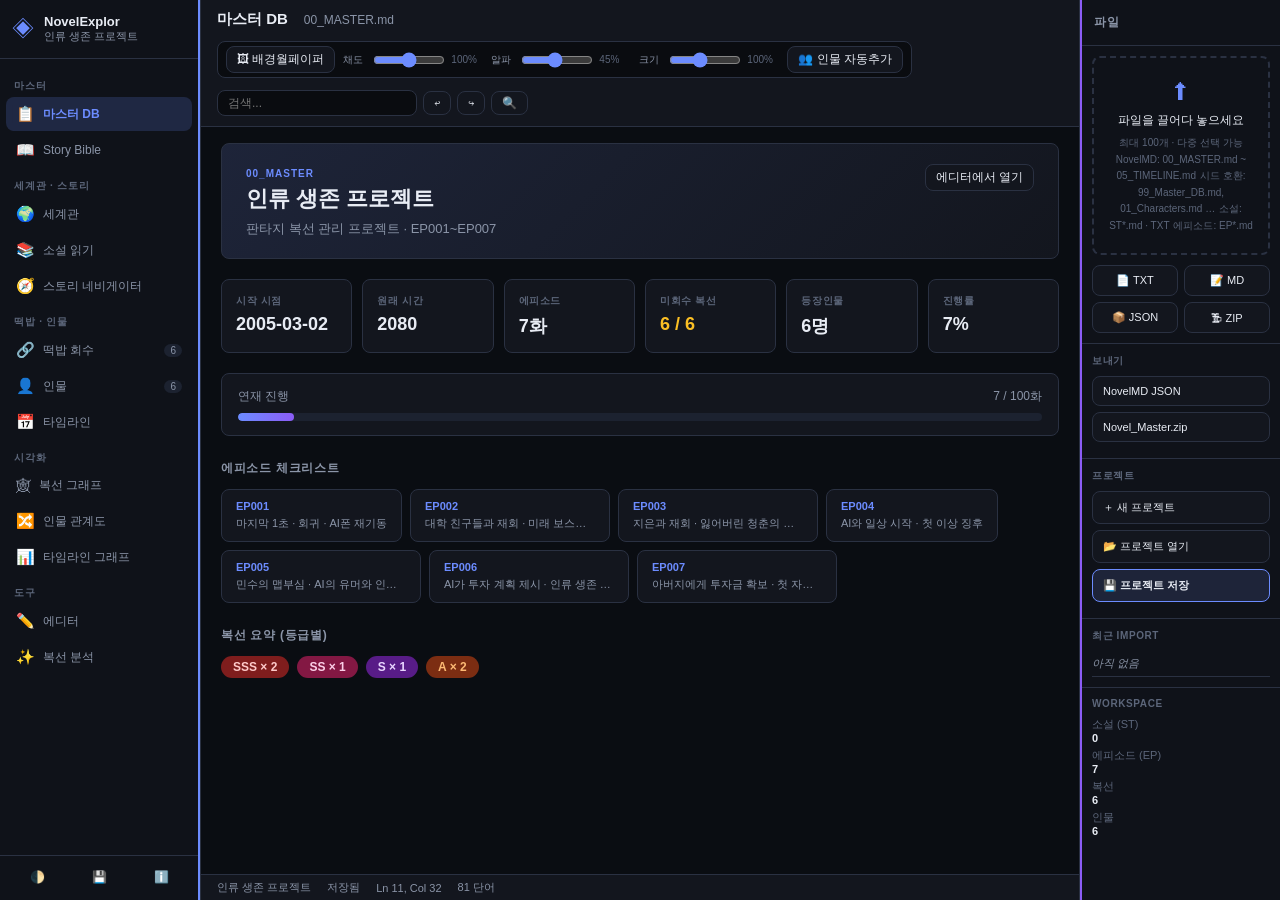
==== commit 41f06f11: "tory Bible UI 개선" ====
--- a/foreshadow-engine/index.html
+++ b/foreshadow-engine/index.html
@@ -3,20 +3,22 @@
 <head>
   <meta charset="UTF-8">
   <meta name="viewport" content="width=device-width, initial-scale=1.0">
-  <title>Fantasy Foreshadow Tool</title>
+  <meta name="description" content="NovelExplor — 인류 생존 프로젝트 복선·스토리·세계관 워크스페이스">
+  <title>NovelExplor — 복선·스토리 워크스페이스</title>
   <link rel="stylesheet" href="css/variables.css">
   <link rel="stylesheet" href="css/layout.css">
   <link rel="stylesheet" href="css/components.css">
   <link rel="stylesheet" href="css/themes.css">
 </head>
 <body data-theme="dark">
+  <!-- 레이아웃: 좌 네비(1) · 중 Canvas(8) · 우 파일(1) — layout.css 와 동일 -->
   <div id="app" class="app">
-    <!-- 좌측 1 : 메인 네비게이션 -->
+    <!-- 좌측: 메인 네비게이션 -->
     <aside class="nav-panel" aria-label="메인 메뉴">
       <div class="nav-brand">
         <span class="nav-logo">◈</span>
         <div>
-          <strong class="nav-title">Foreshadow</strong>
+          <strong class="nav-title">NovelExplor</strong>
           <small id="nav-project-name">프로젝트 없음</small>
         </div>
       </div>
@@ -81,7 +83,7 @@
       </div>
     </aside>
 
-    <!-- 중앙 8 : Canvas 메인 작업공간 -->
+    <!-- 중앙: Canvas 메인 작업공간 -->
     <main class="canvas-panel" aria-label="메인 작업공간">
       <header class="canvas-toolbar">
         <div class="canvas-toolbar-left">
@@ -136,9 +138,7 @@
           <div id="graph-legend" class="graph-legend"></div>
         </div>
 
-        <!-- 리스트/에디터/리더 뷰 -->
         <div id="workspace-layer" class="workspace-layer">
-          <!-- 스토리 네비게이터 + 에디터 분할 -->
           <div id="view-story-nav" class="workspace-view" hidden>
             <div class="split-pane">
               <div class="split-list" id="episode-list"></div>
@@ -225,7 +225,7 @@
       </footer>
     </main>
 
-    <!-- 우측 1 : 파일 업로드 -->
+    <!-- 우측: 파일 업로드 · 프로젝트 관리 -->
     <aside class="upload-panel" aria-label="파일 업로드">
       <div class="upload-header">
         <h2>파일</h2>
@@ -235,9 +235,10 @@
         <span class="drop-icon">⬆</span>
         <p>파일을 끌어다 놓으세요</p>
         <small>최대 100개 · 다중 선택 가능</small>
-        <small>설정: 00_*.md</small>
+        <small>NovelMD: 00_MASTER.md ~ 05_TIMELINE.md</small>
+        <small>시드 호환: 99_Master_DB.md, 01_Characters.md …</small>
         <small>소설: ST*.md · TXT</small>
-        <small>스토리: EP*.md</small>
+        <small>에피소드: EP*.md</small>
         <p id="drop-char-hint" class="drop-char-hint" hidden></p>
       </div>
 
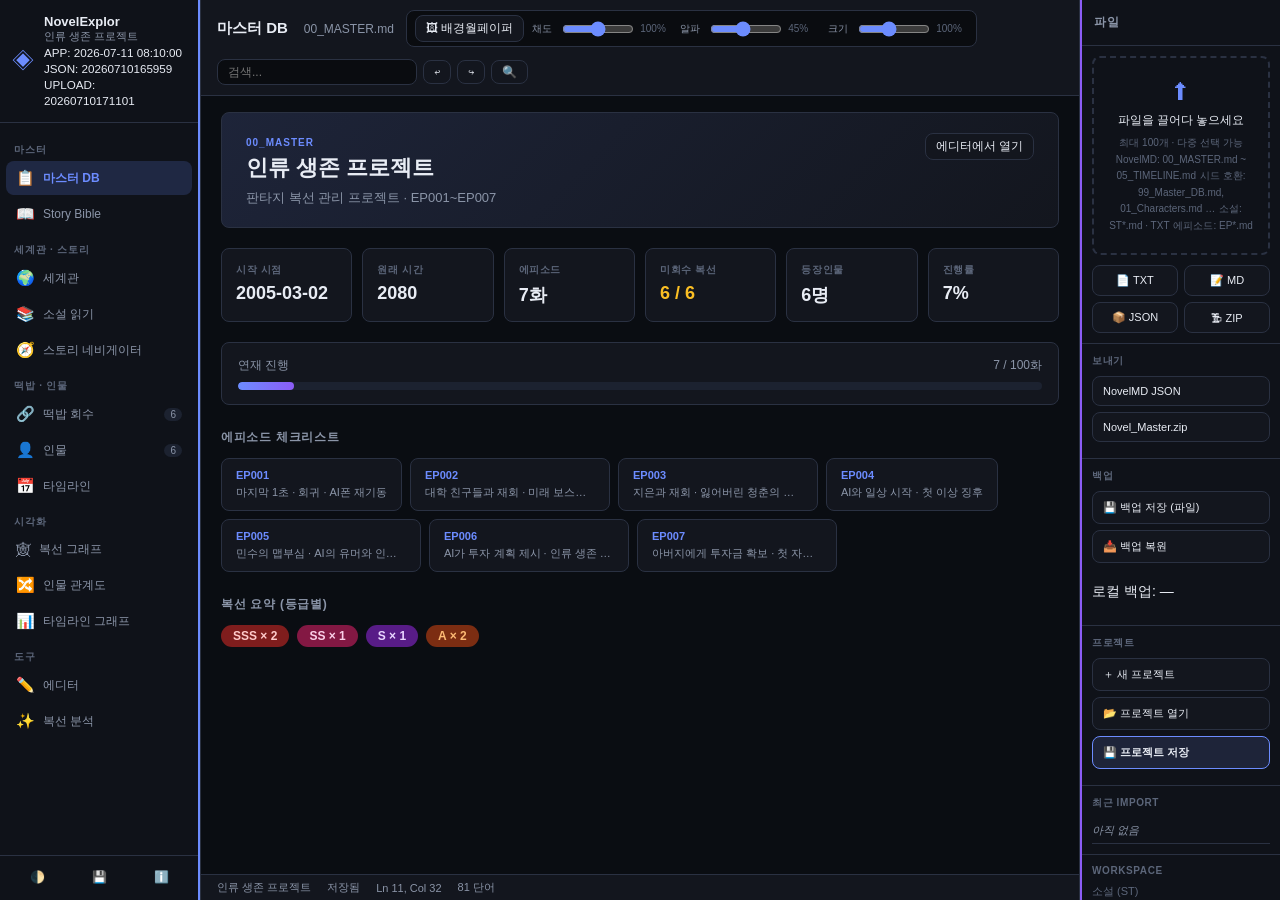
==== commit 78de390c: "Fix nav version labels with embedded JSON/UPLOAD fallback stamps. Show APP/JSON/UPLOAD from committe" ====
--- a/foreshadow-engine/index.html
+++ b/foreshadow-engine/index.html
@@ -11,15 +11,17 @@
   <link rel="stylesheet" href="css/themes.css">
 </head>
 <body data-theme="dark">
-  <!-- 레이아웃: 좌 네비(1) · 중 Canvas(8) · 우 파일(1) — layout.css 와 동일 -->
   <div id="app" class="app">
-    <!-- 좌측: 메인 네비게이션 -->
     <aside class="nav-panel" aria-label="메인 메뉴">
       <div class="nav-brand">
         <span class="nav-logo">◈</span>
         <div>
           <strong class="nav-title">NovelExplor</strong>
           <small id="nav-project-name">프로젝트 없음</small>
+          <small id="nav-app-version" class="nav-app-version">APP: 2026-07-11 08:10:00</small>
+          <small id="nav-json-version" class="nav-json-version">JSON: 20260710165959</small>
+          <small id="nav-upload-version" class="nav-upload-version">UPLOAD: 20260710171101</small>
+          <small id="nav-sync-progress" class="nav-sync-progress" hidden></small>
         </div>
       </div>
 
@@ -83,7 +85,6 @@
       </div>
     </aside>
 
-    <!-- 중앙: Canvas 메인 작업공간 -->
     <main class="canvas-panel" aria-label="메인 작업공간">
       <header class="canvas-toolbar">
         <div class="canvas-toolbar-left">
@@ -108,6 +109,12 @@
               <input type="range" id="wp-size" min="30" max="200" value="100" aria-label="월페이퍼 크기">
               <span id="wp-size-val" class="wp-gauge-val">100%</span>
             </label>
+          </div>
+          <div id="character-controls" class="character-controls" hidden>
+            <button type="button" class="btn-sm" data-action="character-add"
+                    title="새 인물을 직접 추가">＋ 인물 추가</button>
+            <button type="button" class="btn-sm char-btn-danger" data-action="character-delete"
+                    title="선택한 인물 삭제">🗑 인물 삭제</button>
             <button type="button" class="btn-sm" data-action="character-autoadd"
                     title="EP 문서를 검색해 등장인물을 자동 추가">👥 인물 자동추가</button>
           </div>
@@ -186,6 +193,7 @@
           <header class="char-panel-header">
             <strong id="char-panel-name">캐릭터</strong>
             <div class="char-panel-actions">
+              <button type="button" class="btn-sm" data-action="char-edit" title="인물 정보 수정">✏ 수정</button>
               <button type="button" class="btn-sm char-btn-danger" data-action="char-delete" title="인물 삭제">🗑 삭제</button>
               <button class="icon-btn" data-action="close-char-panel" title="닫기">✕</button>
             </div>
@@ -211,7 +219,62 @@
             </div>
             <div id="char-gallery" class="char-gallery"></div>
 
-            <dl id="char-panel-desc" class="char-panel-desc"></dl>
+            <div id="char-panel-info" class="char-panel-info">
+              <dl id="char-panel-desc" class="char-panel-desc"></dl>
+              <form id="char-panel-form" class="char-panel-form" hidden>
+                <label class="char-form-field">
+                  <span class="char-form-label">이름</span>
+                  <input type="text" id="char-edit-name" class="char-form-input" maxlength="40" required>
+                </label>
+                <label class="char-form-field">
+                  <span class="char-form-label">종족</span>
+                  <input type="text" id="char-edit-race" class="char-form-input" maxlength="30" placeholder="예: 인간, AI">
+                </label>
+                <label class="char-form-field">
+                  <span class="char-form-label">성별</span>
+                  <select id="char-edit-gender" class="char-form-input">
+                    <option value="">—</option>
+                    <option value="M">남</option>
+                    <option value="F">여</option>
+                    <option value="O">기타</option>
+                  </select>
+                </label>
+                <label class="char-form-field">
+                  <span class="char-form-label">나이</span>
+                  <input type="number" id="char-edit-age" class="char-form-input" min="0" max="999" placeholder="0">
+                </label>
+                <label class="char-form-field">
+                  <span class="char-form-label">직업</span>
+                  <input type="text" id="char-edit-occupation" class="char-form-input" maxlength="40">
+                </label>
+                <label class="char-form-field">
+                  <span class="char-form-label">상태</span>
+                  <select id="char-edit-status" class="char-form-input">
+                    <option value="Alive">생존</option>
+                    <option value="Dead">사망</option>
+                    <option value="Unknown">불명</option>
+                  </select>
+                </label>
+                <div class="char-form-row">
+                  <label class="char-form-field">
+                    <span class="char-form-label">첫 등장 EP</span>
+                    <input type="number" id="char-edit-first-ep" class="char-form-input" min="0" max="9999">
+                  </label>
+                  <label class="char-form-field">
+                    <span class="char-form-label">마지막 EP</span>
+                    <input type="number" id="char-edit-last-ep" class="char-form-input" min="0" max="9999">
+                  </label>
+                </div>
+                <label class="char-form-field">
+                  <span class="char-form-label">설명</span>
+                  <textarea id="char-edit-desc" class="char-form-input" rows="4"></textarea>
+                </label>
+                <div class="char-form-actions">
+                  <button type="button" class="btn-sm" data-action="char-edit-save">저장</button>
+                  <button type="button" class="btn-sm" data-action="char-edit-cancel">취소</button>
+                </div>
+              </form>
+            </div>
           </div>
         </aside>
       </div>
@@ -225,7 +288,6 @@
       </footer>
     </main>
 
-    <!-- 우측: 파일 업로드 · 프로젝트 관리 -->
     <aside class="upload-panel" aria-label="파일 업로드">
       <div class="upload-header">
         <h2>파일</h2>
@@ -256,6 +318,13 @@
       </div>
 
       <div class="upload-section">
+        <h3>백업</h3>
+        <button class="upload-btn full" data-action="backup-download">💾 백업 저장 (파일)</button>
+        <button class="upload-btn full" data-action="backup-restore">📥 백업 복원</button>
+        <p id="backup-status" class="backup-status">로컬 백업: —</p>
+      </div>
+
+      <div class="upload-section">
         <h3>프로젝트</h3>
         <button class="upload-btn full" data-action="new-project">＋ 새 프로젝트</button>
         <button class="upload-btn full" data-action="open-project">📂 프로젝트 열기</button>
@@ -293,6 +362,7 @@
   </dialog>
 
   <input type="file" id="import-file" accept=".json,.txt,.md,.zip" multiple hidden>
+  <input type="file" id="backup-file" accept=".json,application/json" hidden>
   <input type="file" id="wallpaper-file" accept="image/*" hidden>
   <input type="file" id="character-avatar-file" accept="image/*" hidden>
   <input type="file" id="character-images-file" accept="image/*" multiple hidden>
